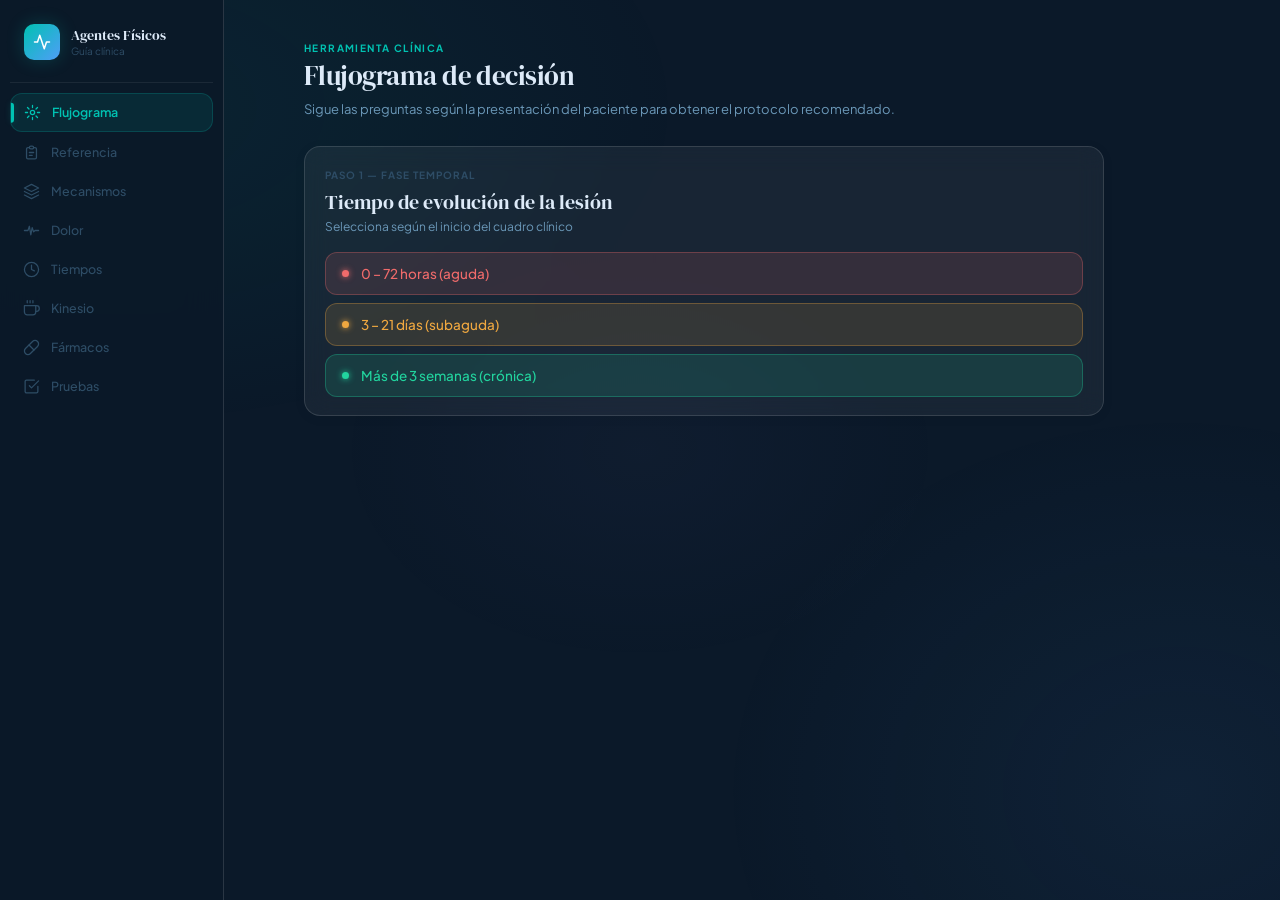
==== index.html @ c11c8726 "feat: actualizar cache-buster ?v=3 para forzar recarga de scripts modificados" ====
<!DOCTYPE html>
<html lang="es">
<head>
<meta charset="UTF-8">
<meta name="viewport" content="width=device-width, initial-scale=1.0, maximum-scale=1.0">
<meta name="apple-mobile-web-app-capable" content="yes">
<meta name="apple-mobile-web-app-status-bar-style" content="black-translucent">
<title>Agentes Físicos — Guía Clínica</title>
<style>
@import url('https://fonts.googleapis.com/css2?family=Plus+Jakarta+Sans:ital,wght@0,300;0,400;0,500;0,600;0,700;1,400&family=DM+Serif+Display:ital@0;1&display=swap');

/* ─── VARIABLES ──────────────────────────────────────────────── */
:root {
  --bg:       #0b1929;
  --bg2:      #0d1f36;
  --surface:  rgba(255,255,255,0.055);
  --surface2: rgba(255,255,255,0.085);
  --surface3: rgba(255,255,255,0.12);
  --glass:    rgba(13,31,54,0.65);
  --border:   rgba(255,255,255,0.07);
  --border2:  rgba(255,255,255,0.13);

  --text:  #ddeaf8;
  --text2: #6b98b8;
  --text3: #2e4d66;

  --accent:       #00c2b2;
  --accent2:      #4f9ef7;
  --accent-glow:  rgba(0,194,178,0.22);
  --accent2-glow: rgba(79,158,247,0.15);

  --red:    #f06b6b; --red-bg:    rgba(240,107,107,0.13); --red-border:    rgba(240,107,107,0.3);
  --amber:  #f0a840; --amber-bg:  rgba(240,168,64,0.13);  --amber-border:  rgba(240,168,64,0.3);
  --green:  #22d49e; --green-bg:  rgba(34,212,158,0.13);  --green-border:  rgba(34,212,158,0.3);
  --blue:   #4f9ef7; --blue-bg:   rgba(79,158,247,0.13);  --blue-border:   rgba(79,158,247,0.3);
  --purple: #a78bfa; --purple-bg: rgba(167,139,250,0.13); --purple-border: rgba(167,139,250,0.3);
  --teal:   #00c2b2; --teal-bg:   rgba(0,194,178,0.13);   --teal-border:   rgba(0,194,178,0.3);
  --coral:  #fb8c6a; --coral-bg:  rgba(251,140,106,0.13); --coral-border:  rgba(251,140,106,0.3);
  --pink:   #f472b6; --pink-bg:   rgba(244,114,182,0.13); --pink-border:   rgba(244,114,182,0.3);
  --gray:   #6b98b8; --gray-bg:   rgba(107,152,184,0.10); --gray-border:   rgba(107,152,184,0.22);
  --gold:   #c9920a; --gold-bg:   rgba(201,146,10,0.13);   --gold-border:   rgba(201,146,10,0.3);
  --indigo: #818cf8; --indigo-bg: rgba(129,140,248,0.13);  --indigo-border: rgba(129,140,248,0.3);
  --orange: #fb923c; --orange-bg: rgba(251,146,60,0.13);   --orange-border: rgba(251,146,60,0.3);
  --lime:   #84cc16; --lime-bg:   rgba(132,204,22,0.13);   --lime-border:   rgba(132,204,22,0.3);

  --sidebar-w: 224px;
  --radius-lg: 16px;
  --radius-md: 12px;
  --radius-sm: 8px;
}

/* ─── RESET ──────────────────────────────────────────────────── */
* { box-sizing: border-box; margin: 0; padding: 0; -webkit-tap-highlight-color: transparent; }

html, body {
  background: var(--bg);
  color: var(--text);
  font-family: 'Plus Jakarta Sans', sans-serif;
  font-size: 14.5px;
  min-height: 100vh;
  overscroll-behavior: none;
}

/* Fondo con orbs de color */
body::before {
  content: '';
  position: fixed; inset: 0;
  background:
    radial-gradient(ellipse 70% 55% at 8% 12%, rgba(0,194,178,0.065) 0%, transparent 65%),
    radial-gradient(ellipse 55% 65% at 92% 88%, rgba(79,158,247,0.065) 0%, transparent 65%),
    radial-gradient(ellipse 40% 40% at 50% 50%, rgba(167,139,250,0.03) 0%, transparent 60%);
  pointer-events: none;
  z-index: 0;
}

/* ─── HEADER (solo mobile) ───────────────────────────────────── */
.app-header {
  position: sticky; top: 0; z-index: 90;
  background: rgba(11,25,41,0.88);
  backdrop-filter: blur(18px);
  -webkit-backdrop-filter: blur(18px);
  border-bottom: 1px solid var(--border2);
  padding: 0 18px;
  display: flex; align-items: center; gap: 12px;
  height: 52px;
}
.header-icon {
  width: 30px; height: 30px;
  background: linear-gradient(135deg, var(--accent), var(--accent2));
  border-radius: var(--radius-sm);
  display: flex; align-items: center; justify-content: center;
  flex-shrink: 0;
  box-shadow: 0 0 14px var(--accent-glow);
}
.header-icon svg { width:16px; height:16px; stroke:#fff; fill:none; stroke-width:2.2; stroke-linecap:round; stroke-linejoin:round; }
.header-title { font-family: 'DM Serif Display', serif; font-size: 16px; color: var(--text); letter-spacing:-.01em; }
.header-sub { font-size: 10px; color: var(--text3); margin-top: 1px; }
.header-tabs { display: none; }

/* botón hamburguesa */
.menu-toggle {
  margin-left: auto;
  background: none; border: none; cursor: pointer;
  color: var(--text2); padding: 4px;
  display: flex; align-items: center; justify-content: center;
}
.menu-toggle svg { width: 22px; height: 22px; stroke: currentColor; fill: none; stroke-width: 2; stroke-linecap: round; }

/* overlay para cerrar sidebar en mobile */
.sidebar-overlay {
  display: none;
  position: fixed; inset: 0;
  background: rgba(0,0,0,0.5);
  z-index: 98;
  backdrop-filter: blur(2px);
  -webkit-backdrop-filter: blur(2px);
}

/* ─── LAYOUT PRINCIPAL ────────────────────────────────────────── */
.main {
  position: relative; z-index: 1;
  max-width: 720px; margin: 0 auto;
  padding: 28px 16px 32px;
}

/* ─── ANIMACIÓN DE PÁGINAS ────────────────────────────────────── */
.page { display: none; animation: fadeIn .22s ease; }
.page.active { display: block; }
@keyframes fadeIn { from { opacity:0; transform:translateY(7px); } to { opacity:1; transform:translateY(0); } }

/* ─── CABECERAS DE SECCIÓN ────────────────────────────────────── */
.section-eyebrow {
  font-size: 10px; font-weight: 700; letter-spacing: .14em;
  text-transform: uppercase; color: var(--accent); margin-bottom: 6px;
}
.section-title {
  font-family: 'DM Serif Display', serif;
  font-size: 27px; color: var(--text); margin-bottom: 8px;
  line-height: 1.15; letter-spacing: -.02em;
}
.section-sub {
  font-size: 13px; color: var(--text2); line-height: 1.65; margin-bottom: 26px;
}

/* ─── SIDEBAR BRAND ───────────────────────────────────────────── */
.sidebar-brand {
  display: flex; align-items: center; gap: 11px;
  padding: 0 14px 22px;
  margin-bottom: 8px;
  border-bottom: 1px solid var(--border);
}
.sidebar-logo {
  width: 36px; height: 36px;
  background: linear-gradient(135deg, var(--accent), var(--accent2));
  border-radius: 10px;
  display: flex; align-items: center; justify-content: center;
  flex-shrink: 0;
  box-shadow: 0 0 18px var(--accent-glow);
}
.sidebar-logo svg { width:18px; height:18px; stroke:#fff; fill:none; stroke-width:2; stroke-linecap:round; stroke-linejoin:round; }
.sidebar-app-name { font-family: 'DM Serif Display', serif; font-size: 14px; color: var(--text); line-height: 1.25; }
.sidebar-app-sub { font-size: 10px; color: var(--text3); margin-top: 1px; }

/* ─── SIDEBAR (todas las pantallas) ──────────────────────────── */
.bottom-nav {
  position: fixed;
  left: 0; top: 0; bottom: 0; right: auto;
  width: var(--sidebar-w);
  flex-direction: column;
  justify-content: flex-start;
  align-items: stretch;
  padding: 24px 10px 24px;
  border-top: none;
  border-right: 1px solid var(--border2);
  background: rgba(11,25,41,0.97);
  backdrop-filter: blur(20px);
  -webkit-backdrop-filter: blur(20px);
  overflow-y: auto; overflow-x: visible;
  gap: 2px;
  z-index: 99;
  display: flex;
  transition: transform .25s cubic-bezier(.4,0,.2,1);
}

/* mobile: sidebar oculto por defecto, se desliza */
@media (max-width: 768px) {
  .bottom-nav {
    transform: translateX(-100%);
    box-shadow: 4px 0 24px rgba(0,0,0,0.4);
  }
  .bottom-nav.open {
    transform: translateX(0);
  }
  .sidebar-overlay.open {
    display: block;
  }
  .main {
    margin-left: 0;
    padding: 20px 16px 32px;
  }
}

.bottom-nav::-webkit-scrollbar { display: none; }

.nav-item {
  display: flex;
  flex-direction: row; justify-content: flex-start;
  gap: 11px; padding: 10px 13px;
  border-radius: var(--radius-md);
  cursor: pointer;
  min-width: unset; flex: none; width: 100%;
  position: relative;
  transition: background .15s, color .15s;
}
.nav-item:hover { background: var(--surface2); }
.nav-item.active { background: rgba(0,194,178,0.1); border: 1px solid rgba(0,194,178,0.2); }
.nav-item.active .nav-icon { color: var(--accent); }
.nav-item.active .nav-label { color: var(--accent); font-weight: 600; }
.nav-item.active::after { display: none; }
.nav-item.active::before {
  content: '';
  position: absolute; left: 0; top: 50%; transform: translateY(-50%);
  width: 3px; height: 55%;
  background: var(--accent);
  border-radius: 0 3px 3px 0;
  box-shadow: 0 0 6px var(--accent-glow);
}
.nav-icon { color: var(--text3); line-height: 0; transition: color .15s; }
.nav-icon svg { width: 17px; height: 17px; stroke: currentColor; fill: none; stroke-width: 1.8; stroke-linecap: round; stroke-linejoin: round; }
.nav-label { font-size: 12.5px; font-weight: 500; color: var(--text3); transition: color .15s; letter-spacing: 0; }

/* ─── DESKTOP: sidebar siempre visible ───────────────────────── */
@media (min-width: 769px) {
  .app-header { display: none; }
  .sidebar-brand { display: flex; }

  .main {
    margin-left: var(--sidebar-w);
    max-width: 960px;
    width: calc(100% - var(--sidebar-w));
    padding: 38px 52px 60px;
  }
}
@media (min-width: 1200px) {
  .main { padding: 42px 80px 60px; }
}

/* ─── FLUJOGRAMA ──────────────────────────────────────────────── */
.question-card {
  background: var(--surface);
  backdrop-filter: blur(12px); -webkit-backdrop-filter: blur(12px);
  border: 1px solid var(--border2);
  border-radius: var(--radius-lg);
  padding: 22px 20px 18px;
  margin-bottom: 14px;
  box-shadow: 0 2px 12px rgba(0,0,0,0.06);
}
.q-step { font-size: 10px; font-weight: 700; letter-spacing: .1em; text-transform: uppercase; color: var(--text3); margin-bottom: 8px; }
.q-title { font-family: 'DM Serif Display', serif; font-size: 20px; color: var(--text); margin-bottom: 4px; line-height: 1.3; }
.q-hint { font-size: 12px; color: var(--text2); margin-bottom: 18px; }
.opt-grid { display: flex; flex-direction: column; gap: 8px; }
.opt-btn {
  display: flex; align-items: center; gap: 12px;
  padding: 12px 16px; border-radius: var(--radius-md);
  border: 1px solid; cursor: pointer; text-align: left;
  font-family: 'Plus Jakarta Sans', sans-serif; font-size: 13.5px; font-weight: 500;
  transition: transform .12s, opacity .12s, box-shadow .12s;
  width: 100%;
}
.opt-btn:hover { transform: translateX(3px); }
.opt-btn:active { transform: scale(.98); opacity: .85; }
.opt-dot { width: 7px; height: 7px; border-radius: 50%; flex-shrink: 0; }

.opt-red    { background: var(--red-bg);    border-color: var(--red-border);    color: var(--red); }
.opt-red .opt-dot    { background: var(--red); box-shadow: 0 0 6px var(--red); }
.opt-amber  { background: var(--amber-bg);  border-color: var(--amber-border);  color: var(--amber); }
.opt-amber .opt-dot  { background: var(--amber); box-shadow: 0 0 6px var(--amber); }
.opt-green  { background: var(--green-bg);  border-color: var(--green-border);  color: var(--green); }
.opt-green .opt-dot  { background: var(--green); box-shadow: 0 0 6px var(--green); }
.opt-blue   { background: var(--blue-bg);   border-color: var(--blue-border);   color: var(--blue); }
.opt-blue .opt-dot   { background: var(--blue); box-shadow: 0 0 6px var(--blue); }
.opt-purple { background: var(--purple-bg); border-color: var(--purple-border); color: var(--purple); }
.opt-purple .opt-dot { background: var(--purple); box-shadow: 0 0 6px var(--purple); }
.opt-gray   { background: var(--gray-bg);   border-color: var(--gray-border);   color: var(--text2); }
.opt-gray .opt-dot   { background: var(--gray); }

/* breadcrumb */
.breadcrumb { display: flex; flex-wrap: wrap; gap: 4px; align-items: center; margin-bottom: 14px; }
.bc-item { font-size: 11px; color: var(--text3); }
.bc-sep { font-size: 10px; color: var(--text3); margin: 0 2px; }
.bc-current { font-size: 11px; color: var(--text2); font-weight: 600; }

/* resultado — fase pill */
.phase-pill {
  display: inline-flex; align-items: center; gap: 7px;
  padding: 5px 13px; border-radius: 20px; font-size: 12px; font-weight: 600;
  margin-bottom: 18px; border: 1px solid; letter-spacing: .01em;
}
.phase-dot { width: 6px; height: 6px; border-radius: 50%; }
.pill-red    { background: var(--red-bg);    border-color: var(--red-border);    color: var(--red); }
.pill-red .phase-dot    { background: var(--red); box-shadow: 0 0 5px var(--red); }
.pill-amber  { background: var(--amber-bg);  border-color: var(--amber-border);  color: var(--amber); }
.pill-amber .phase-dot  { background: var(--amber); box-shadow: 0 0 5px var(--amber); }
.pill-green  { background: var(--green-bg);  border-color: var(--green-border);  color: var(--green); }
.pill-green .phase-dot  { background: var(--green); box-shadow: 0 0 5px var(--green); }
.pill-blue   { background: var(--blue-bg);   border-color: var(--blue-border);   color: var(--blue); }
.pill-blue .phase-dot   { background: var(--blue); box-shadow: 0 0 5px var(--blue); }

.result-label { font-size: 10px; font-weight: 700; letter-spacing: .1em; text-transform: uppercase; color: var(--text3); margin-bottom: 12px; }

.agents-grid { display: grid; grid-template-columns: 1fr 1fr; gap: 10px; margin-bottom: 16px; }
@media (max-width: 520px) { .agents-grid { grid-template-columns: 1fr; } }

.agent-card {
  border-radius: var(--radius-md); padding: 14px; border: 1px solid;
  cursor: pointer;
  transition: transform .12s, box-shadow .12s;
  backdrop-filter: blur(8px); -webkit-backdrop-filter: blur(8px);
}
.agent-card:hover { transform: translateY(-2px); }
.agent-card:active { transform: scale(.97); }
.ac-name { font-size: 12.5px; font-weight: 600; margin-bottom: 6px; line-height: 1.35; }
.ac-params { font-size: 10.5px; line-height: 1.65; opacity: .85; }
.ac-effect { display: inline-block; font-size: 10.5px; font-weight: 600; margin-top: 8px; padding: 3px 9px; border-radius: 6px; }

.c-red    { background: var(--red-bg);    border-color: var(--red-border);    color: var(--red); }
.c-red .ac-effect    { background: rgba(240,107,107,0.2); color: #ffaaaa; }
.c-amber  { background: var(--amber-bg);  border-color: var(--amber-border);  color: var(--amber); }
.c-amber .ac-effect  { background: rgba(240,168,64,0.2);  color: #ffe0a0; }
.c-blue   { background: var(--blue-bg);   border-color: var(--blue-border);   color: var(--blue); }
.c-blue .ac-effect   { background: rgba(79,158,247,0.2);  color: #a0d0ff; }
.c-green  { background: var(--green-bg);  border-color: var(--green-border);  color: var(--green); }
.c-green .ac-effect  { background: rgba(34,212,158,0.2);  color: #90f0b0; }
.c-purple { background: var(--purple-bg); border-color: var(--purple-border); color: var(--purple); }
.c-purple .ac-effect { background: rgba(167,139,250,0.2); color: #d0bbff; }
.c-teal   { background: var(--teal-bg);   border-color: var(--teal-border);   color: var(--teal); }
.c-teal .ac-effect   { background: rgba(0,194,178,0.2);   color: #80f0ec; }
.c-coral  { background: var(--coral-bg);  border-color: var(--coral-border);  color: var(--coral); }
.c-coral .ac-effect  { background: rgba(251,140,106,0.2); color: #ffb898; }
.c-pink   { background: var(--pink-bg);   border-color: var(--pink-border);   color: var(--pink); }
.c-pink .ac-effect   { background: rgba(244,114,182,0.2); color: #ffa0c4; }
.c-gray   { background: var(--gray-bg);   border-color: var(--gray-border);   color: var(--text2); }
.c-gray .ac-effect   { background: rgba(107,152,184,0.15); color: var(--text); }
.c-gold   { background: var(--gold-bg);   border-color: var(--gold-border);   color: var(--gold); }
.c-gold .ac-effect   { background: rgba(201,146,10,0.2);   color: #ffe0a0; }
.c-indigo { background: var(--indigo-bg); border-color: var(--indigo-border); color: var(--indigo); }
.c-indigo .ac-effect { background: rgba(129,140,248,0.2);  color: #c4c9ff; }
.c-orange { background: var(--orange-bg); border-color: var(--orange-border); color: var(--orange); }
.c-orange .ac-effect { background: rgba(251,146,60,0.2);   color: #ffd0a0; }
.c-lime   { background: var(--lime-bg);   border-color: var(--lime-border);   color: var(--lime); }
.c-lime .ac-effect   { background: rgba(132,204,22,0.2);   color: #d0f090; }

.note-box {
  background: var(--surface2);
  backdrop-filter: blur(8px); -webkit-backdrop-filter: blur(8px);
  border-radius: var(--radius-md);
  border-left: 3px solid var(--accent2);
  padding: 12px 14px; font-size: 12px; color: var(--text2); line-height: 1.65;
  margin-bottom: 16px;
}
.note-box strong { color: var(--text); font-weight: 600; }

.restart-btn {
  display: flex; align-items: center; justify-content: center; gap: 8px;
  width: 100%; padding: 12px; border-radius: var(--radius-md);
  background: var(--surface); border: 1px solid var(--border2);
  color: var(--text2); font-family: 'Plus Jakarta Sans', sans-serif;
  font-size: 13.5px; font-weight: 500; cursor: pointer; transition: background .15s, border-color .15s;
  backdrop-filter: blur(8px); -webkit-backdrop-filter: blur(8px);
}
.restart-btn:hover { background: var(--surface2); border-color: var(--accent); color: var(--text); }

/* ─── REFERENCIA ──────────────────────────────────────────────── */
.ref-tabs { display: flex; gap: 6px; flex-wrap: wrap; margin-bottom: 20px; }
.ref-tab {
  padding: 6px 14px; border-radius: 20px; font-size: 11.5px; font-weight: 500;
  cursor: pointer; border: 1px solid var(--border2); color: var(--text2);
  background: transparent; transition: all .15s; white-space: nowrap;
}
.ref-tab:hover { border-color: var(--accent); color: var(--text); }
.ref-tab.active {
  background: rgba(0,194,178,0.12); border-color: var(--teal-border);
  color: var(--accent); font-weight: 600;
  box-shadow: 0 0 10px rgba(0,194,178,0.12);
}

.ref-panel { display: none; }
.ref-panel.active { display: block; animation: fadeIn .2s ease; }

.ref-agent-header {
  display: flex; align-items: flex-start; gap: 14px;
  background: var(--surface); border: 1px solid var(--border2);
  backdrop-filter: blur(12px); -webkit-backdrop-filter: blur(12px);
  border-radius: var(--radius-lg); padding: 16px 18px; margin-bottom: 16px;
}
.agent-icon { width: 44px; height: 44px; border-radius: 11px; display: flex; align-items: center; justify-content: center; flex-shrink: 0; font-size: 22px; }
.ref-agent-name { font-family: 'DM Serif Display', serif; font-size: 18px; color: var(--text); margin-bottom: 3px; }
.ref-agent-sub { font-size: 11.5px; color: var(--text2); }
.ref-agent-tags { display: flex; flex-wrap: wrap; gap: 5px; margin-top: 9px; }
.tag { font-size: 10.5px; font-weight: 500; padding: 3px 10px; border-radius: 10px; border: 1px solid; }

.param-table { width: 100%; border-collapse: collapse; margin-bottom: 14px; }
.param-table thead tr { border-bottom: 1px solid var(--border2); }
.param-table th { font-size: 10px; font-weight: 700; text-transform: uppercase; letter-spacing: .07em; color: var(--text3); padding: 8px 10px; text-align: left; }
.param-table td { padding: 10px; border-bottom: 1px solid var(--border); font-size: 11.5px; color: var(--text2); vertical-align: top; line-height: 1.55; }
.param-table tr:last-child td { border-bottom: none; }
.param-table tr:hover td { background: var(--surface2); }
.param-table .mode-badge { font-size: 10.5px; font-weight: 600; padding: 3px 9px; border-radius: 6px; white-space: nowrap; display: inline-block; }
.param-val { font-weight: 600; color: var(--text); }
.param-effect { font-weight: 600; color: var(--accent); }

.contra-box {
  background: rgba(240,107,107,0.08); border: 1px solid var(--red-border);
  border-radius: var(--radius-md); padding: 12px 14px; font-size: 12px;
  color: var(--red); line-height: 1.6; margin-top: 4px;
}
.contra-title { font-weight: 700; margin-bottom: 5px; font-size: 10px; text-transform: uppercase; letter-spacing: .08em; }

/* ─── MECANISMOS ──────────────────────────────────────────────── */
.mech-card {
  background: var(--surface);
  backdrop-filter: blur(12px); -webkit-backdrop-filter: blur(12px);
  border: 1px solid var(--border2);
  border-radius: var(--radius-lg); padding: 18px; margin-bottom: 12px;
  transition: border-color .2s;
  box-shadow: 0 2px 10px rgba(0,0,0,0.05);
}
.mech-card:hover { border-color: rgba(0,153,168,0.25); }
.mech-header { display: flex; align-items: center; gap: 12px; margin-bottom: 12px; }
.mech-num {
  width: 30px; height: 30px; border-radius: 50%;
  display: flex; align-items: center; justify-content: center;
  font-size: 13px; font-weight: 700; flex-shrink: 0;
}
.mech-name { font-family: 'DM Serif Display', serif; font-size: 16px; color: var(--text); }
.mech-body { font-size: 12.5px; color: var(--text2); line-height: 1.75; }
.mech-highlight {
  display: inline; background: rgba(79,158,247,0.14); color: var(--blue);
  padding: 1px 6px; border-radius: 4px; font-weight: 600;
}

/* ─── TIEMPOS ─────────────────────────────────────────────────── */
.tissue-tabs { display: flex; gap: 6px; flex-wrap: wrap; margin-bottom: 20px; }
.tissue-tab {
  padding: 6px 14px; border-radius: 20px; font-size: 11.5px; font-weight: 500;
  cursor: pointer; border: 1px solid var(--border2); color: var(--text2);
  background: transparent; transition: all .15s; white-space: nowrap;
}
.tissue-tab:hover { border-color: var(--border2); color: var(--text); }
.tissue-tab.active {
  background: var(--surface2); border-color: var(--border2);
  color: var(--text); font-weight: 600;
}
.tissue-panel { display: none; }
.tissue-panel.active { display: block; animation: fadeIn .2s ease; }

.tissue-header {
  display: flex; align-items: flex-start; gap: 14px;
  background: var(--surface); border: 1px solid var(--border2);
  backdrop-filter: blur(12px); -webkit-backdrop-filter: blur(12px);
  border-radius: var(--radius-lg); padding: 16px 18px; margin-bottom: 16px;
}
.tissue-icon { width: 46px; height: 46px; border-radius: 12px; display: flex; align-items: center; justify-content: center; font-size: 23px; flex-shrink: 0; }
.tissue-name { font-family: 'DM Serif Display', serif; font-size: 18px; color: var(--text); margin-bottom: 4px; }
.tissue-desc { font-size: 12px; color: var(--text2); line-height: 1.65; }
.tissue-timing { display: flex; flex-wrap: wrap; gap: 6px; margin-top: 10px; }
.timing-pill { font-size: 10.5px; font-weight: 600; padding: 3px 11px; border-radius: 10px; border: 1px solid; }

.timeline-bar {
  display: flex; border-radius: 10px; overflow: hidden;
  height: 7px; margin-bottom: 18px; gap: 2px;
}
.tbar-seg { height: 100%; border-radius: 4px; flex-shrink: 0; }

.phase-block {
  background: var(--surface); border: 1px solid var(--border2);
  backdrop-filter: blur(10px); -webkit-backdrop-filter: blur(10px);
  border-radius: var(--radius-lg); padding: 16px 18px; margin-bottom: 10px;
  border-left: 3px solid; transition: border-color .2s;
}
.phase-block-header { display: flex; align-items: flex-start; justify-content: space-between; gap: 10px; margin-bottom: 10px; }
.phase-block-title { font-family: 'DM Serif Display', serif; font-size: 15px; color: var(--text); }
.phase-block-time { font-size: 10.5px; font-weight: 700; padding: 3px 10px; border-radius: 10px; border: 1px solid; white-space: nowrap; flex-shrink: 0; }
.phase-block-body { font-size: 12px; color: var(--text2); line-height: 1.75; }
.phase-block-body ul { padding-left: 16px; margin-top: 6px; }
.phase-block-body li { margin-bottom: 4px; }
.phase-block-agents { margin-top: 10px; padding-top: 10px; border-top: 1px solid var(--border); }
.phase-agents-label { font-size: 9.5px; font-weight: 700; text-transform: uppercase; letter-spacing: .08em; color: var(--text3); margin-bottom: 7px; }
.phase-agent-tags { display: flex; flex-wrap: wrap; gap: 5px; }
.pat { font-size: 10.5px; padding: 3px 10px; border-radius: 8px; border: 1px solid; font-weight: 500; }

.tissue-note {
  background: var(--surface2);
  backdrop-filter: blur(8px); -webkit-backdrop-filter: blur(8px);
  border-radius: 0 var(--radius-md) var(--radius-md) 0;
  padding: 12px 14px; font-size: 12px; color: var(--text2); line-height: 1.65;
  margin-top: 6px; border-left: 3px solid var(--accent2);
}
.tissue-note strong { color: var(--text); }

/* ─── KINESIOTERAPIA ──────────────────────────────────────────── */
.kp-cat-tabs { display: flex; gap: 6px; flex-wrap: wrap; margin-bottom: 20px; }
.kp-cat-tab {
  padding: 6px 14px; border-radius: 20px; font-size: 11.5px; font-weight: 500;
  cursor: pointer; border: 1px solid var(--border2); color: var(--text2);
  background: transparent; transition: all .15s; white-space: nowrap;
}
.kp-cat-tab:hover { border-color: var(--green-border); color: var(--green); }
.kp-cat-tab.active {
  background: var(--green-bg); border-color: var(--green-border);
  color: var(--green); font-weight: 600;
  box-shadow: 0 0 10px rgba(34,212,158,0.12);
}
.kp-cat-panel { display: none; }
.kp-cat-panel.active { display: block; animation: fadeIn .2s ease; }

.kt-card {
  background: var(--surface); border: 1px solid var(--border2);
  backdrop-filter: blur(12px); -webkit-backdrop-filter: blur(12px);
  border-radius: var(--radius-lg); margin-bottom: 12px; overflow: hidden;
  transition: border-color .2s;
  box-shadow: 0 2px 10px rgba(0,0,0,0.05);
}
.kt-card:hover { border-color: rgba(0,0,0,0.15); }
.kt-card-header { display: flex; align-items: center; gap: 12px; padding: 15px 18px; cursor: pointer; user-select: none; }
.kt-card-header:hover { background: var(--surface2); }
.kt-badge { width: 38px; height: 38px; border-radius: 10px; display: flex; align-items: center; justify-content: center; font-size: 18px; flex-shrink: 0; }
.kt-card-title { font-family: 'DM Serif Display', serif; font-size: 16px; color: var(--text); margin-bottom: 2px; }
.kt-card-sub { font-size: 11.5px; color: var(--text2); }
.kt-chevron { margin-left: auto; font-size: 11px; color: var(--text3); transition: transform .2s; flex-shrink: 0; }
.kt-card-body { display: none; border-top: 1px solid var(--border); padding: 16px 18px 18px; }
.kt-card-body.open { display: block; animation: fadeIn .15s ease; }

.kt-desc { font-size: 12.5px; color: var(--text2); line-height: 1.75; margin-bottom: 14px; }
.kt-phases { display: flex; flex-direction: column; gap: 10px; margin-bottom: 14px; }
.kt-phase { border-radius: var(--radius-md); padding: 12px 14px; border: 1px solid; }
.kt-phase-row { display: flex; align-items: flex-start; justify-content: space-between; gap: 8px; margin-bottom: 6px; }
.kt-phase-name { font-size: 12px; font-weight: 600; color: inherit; }
.kt-phase-pill { font-size: 10px; font-weight: 600; padding: 2px 8px; border-radius: 8px; white-space: nowrap; flex-shrink: 0; }
.kt-phase-detail { font-size: 11px; line-height: 1.65; opacity: .85; }
.kt-phase-params { display: flex; flex-wrap: wrap; gap: 4px; margin-top: 7px; }
.kt-param { font-size: 10px; font-weight: 600; padding: 2px 8px; border-radius: 6px; background: rgba(255,255,255,0.07); color: var(--text2); border: 1px solid var(--border2); }

.kt-ref { display: flex; align-items: flex-start; gap: 7px; margin-top: 10px; background: rgba(79,158,247,0.07); border: 1px solid rgba(79,158,247,0.2); border-radius: var(--radius-sm); padding: 8px 10px; }
.kt-ref-icon { font-size: 12px; color: var(--accent2); flex-shrink: 0; margin-top: 1px; }
.kt-ref-text { font-size: 10px; color: var(--text2); line-height: 1.55; }
.kt-ref-text strong { color: var(--accent2); font-weight: 600; }

.kp-phase-red    { background: var(--red-bg);    border-color: var(--red-border);    color: var(--red); }
.kp-phase-amber  { background: var(--amber-bg);  border-color: var(--amber-border);  color: var(--amber); }
.kp-phase-green  { background: var(--green-bg);  border-color: var(--green-border);  color: var(--green); }
.kp-pill-red     { background: rgba(240,107,107,0.2); color: #ffaaaa; }
.kp-pill-amber   { background: rgba(240,168,64,0.2);  color: #ffe0a0; }
.kp-pill-green   { background: rgba(34,212,158,0.2);  color: #90f0b0; }

/* Kinesioterapia en resultado */
.kinesio-section { margin-top: 16px; }
.kinesio-header { display: flex; align-items: center; gap: 8px; margin-bottom: 10px; }
.kinesio-icon {
  width: 26px; height: 26px; border-radius: var(--radius-sm);
  background: var(--green-bg); border: 1px solid var(--green-border);
  display: flex; align-items: center; justify-content: center; flex-shrink: 0;
}
.kinesio-icon svg { width:13px; height:13px; stroke:var(--green); fill:none; stroke-width:2; stroke-linecap:round; stroke-linejoin:round; }
.kinesio-label { font-size: 10px; font-weight: 700; text-transform: uppercase; letter-spacing: .1em; color: var(--green); }

.kinesio-tabs { display: flex; gap: 5px; flex-wrap: wrap; margin-bottom: 10px; }
.ktab {
  padding: 5px 11px; border-radius: 16px; font-size: 11px; font-weight: 500;
  cursor: pointer; border: 1px solid var(--border2); color: var(--text3);
  background: transparent; transition: all .12s; white-space: nowrap;
}
.ktab.active { background: var(--green-bg); border-color: var(--green-border); color: var(--green); }
.kinesio-panel { display: none; }
.kinesio-panel.open { display: block; animation: fadeIn .15s ease; }

.kprog-row { display: flex; gap: 8px; margin-bottom: 8px; align-items: flex-start; }
.kprog-week {
  flex-shrink: 0; font-size: 9.5px; font-weight: 700; padding: 3px 7px;
  border-radius: var(--radius-sm); background: var(--surface3); color: var(--text3);
  border: 1px solid var(--border); white-space: nowrap; margin-top: 1px;
}
.kprog-body { flex: 1; }
.kprog-title { font-size: 12px; font-weight: 600; color: var(--text); margin-bottom: 2px; }
.kprog-detail { font-size: 11px; color: var(--text2); line-height: 1.65; }
.kprog-params { display: flex; flex-wrap: wrap; gap: 4px; margin-top: 5px; }
.kp-tag { font-size: 10px; font-weight: 600; padding: 2px 7px; border-radius: 6px; background: var(--surface3); color: var(--text2); border: 1px solid var(--border2); }
.kprog-divider { height: 1px; background: var(--border); margin: 6px 0; }

.k-contra { background: rgba(240,107,107,0.07); border: 1px solid var(--red-border); border-radius: var(--radius-sm); padding: 8px 12px; font-size: 11px; color: var(--red); line-height: 1.55; margin-top: 8px; }
.k-contra strong { color: #ffaaaa; }

.kref-box { display: flex; align-items: flex-start; gap: 7px; margin-top: 7px; background: rgba(79,158,247,0.07); border: 1px solid rgba(79,158,247,0.2); border-radius: var(--radius-sm); padding: 7px 10px; }
.kref-icon { font-size: 12px; flex-shrink: 0; margin-top: 1px; color: var(--accent2); }
.kref-text { font-size: 10px; color: var(--text2); line-height: 1.55; }
.kref-text strong { color: var(--accent2); font-weight: 600; }

/* ─── FARMACOLOGÍA ────────────────────────────────────────────── */
.pharma-cat-tabs { display: flex; gap: 6px; flex-wrap: wrap; margin-bottom: 20px; }
.pharma-cat-tab {
  padding: 6px 14px; border-radius: 20px; font-size: 11.5px; font-weight: 500;
  cursor: pointer; border: 1px solid var(--border2); color: var(--text2);
  background: transparent; transition: all .15s; white-space: nowrap;
}
.pharma-cat-tab:hover { color: var(--text); border-color: var(--border2); }
.pharma-cat-tab.active {
  background: var(--surface2); border-color: var(--border2);
  color: var(--text); font-weight: 600;
}
.pharma-cat-panel { display: none; }
.pharma-cat-panel.active { display: block; animation: fadeIn .2s ease; }

.drug-card {
  background: var(--surface); border: 1px solid var(--border2);
  backdrop-filter: blur(12px); -webkit-backdrop-filter: blur(12px);
  border-radius: var(--radius-lg); margin-bottom: 10px; overflow: hidden;
  transition: border-color .2s;
  box-shadow: 0 2px 10px rgba(0,0,0,0.05);
}
.drug-card:hover { border-color: rgba(0,0,0,0.15); }
.drug-card-header { display: flex; align-items: flex-start; gap: 12px; padding: 14px 16px; cursor: pointer; user-select: none; }
.drug-card-header:hover { background: var(--surface2); }
.drug-badge { width: 38px; height: 38px; border-radius: 10px; display: flex; align-items: center; justify-content: center; font-size: 18px; flex-shrink: 0; margin-top: 2px; }
.drug-name { font-family: 'DM Serif Display', serif; font-size: 15px; color: var(--text); margin-bottom: 2px; }
.drug-generic { font-size: 10.5px; color: var(--text3); line-height: 1.4; margin-bottom: 5px; }
.drug-phase-pills { display: flex; gap: 4px; flex-wrap: wrap; }
.drug-phase-pill { font-size: 10px; font-weight: 600; padding: 2px 8px; border-radius: 8px; border: 1px solid; }
.drug-chevron { margin-left: auto; font-size: 11px; color: var(--text3); transition: transform .2s; flex-shrink: 0; margin-top: 4px; }
.drug-card-body { display: none; border-top: 1px solid var(--border); padding: 14px 16px 16px; }
.drug-card-body.open { display: block; animation: fadeIn .15s ease; }
.drug-duration { display: inline-block; font-size: 11px; font-weight: 600; padding: 4px 11px; border-radius: 8px; margin-bottom: 12px; line-height: 1.4; }
.drug-mech {
  font-size: 12px; color: var(--text2); line-height: 1.75; margin-bottom: 12px;
  padding: 10px 13px; background: var(--surface2); border-radius: var(--radius-sm);
  border-left: 3px solid var(--border2);
}
.drug-mech strong { color: var(--text); }
.drug-dose-table { width: 100%; border-collapse: collapse; margin-bottom: 12px; }
.drug-dose-table thead tr { border-bottom: 1px solid var(--border2); }
.drug-dose-table th { font-size: 9.5px; font-weight: 700; text-transform: uppercase; letter-spacing: .07em; color: var(--text3); padding: 6px 8px; text-align: left; }
.drug-dose-table td { padding: 8px; border-bottom: 1px solid var(--border); font-size: 11px; color: var(--text2); vertical-align: top; line-height: 1.55; }
.drug-dose-table tr:last-child td { border-bottom: none; }
.drug-dose-table .dose-val { font-weight: 600; color: var(--text); }
.drug-interaction { background: rgba(79,158,247,0.07); border: 1px solid rgba(79,158,247,0.22); border-radius: var(--radius-sm); padding: 10px 12px; margin-bottom: 10px; }
.drug-interaction-title { font-size: 9.5px; font-weight: 700; text-transform: uppercase; letter-spacing: .08em; color: var(--accent2); margin-bottom: 5px; }
.drug-interaction-body { font-size: 11px; color: var(--text2); line-height: 1.65; }
.drug-interaction-body strong { color: var(--text); }
.drug-contra { background: rgba(240,107,107,0.07); border: 1px solid var(--red-border); border-radius: var(--radius-sm); padding: 10px 12px; margin-bottom: 10px; }
.drug-contra-title { font-size: 9.5px; font-weight: 700; text-transform: uppercase; letter-spacing: .08em; color: var(--red); margin-bottom: 4px; }
.drug-contra-body { font-size: 11px; color: var(--red); line-height: 1.65; opacity: .9; }
.drug-note {
  background: var(--surface2);
  border-left: 3px solid var(--accent);
  border-radius: 0 var(--radius-sm) var(--radius-sm) 0;
  padding: 10px 12px; font-size: 11px; color: var(--text2); line-height: 1.65;
}
.drug-note strong { color: var(--text); }

/* ─── PRUEBAS FUNCIONALES ─────────────────────────────────────── */
.prueba-seg-btn {
  display: flex; align-items: center; gap: 7px;
  padding: 7px 14px; border-radius: 20px; font-size: 11.5px; font-weight: 500;
  cursor: pointer; border: 1px solid var(--border2); color: var(--text2);
  background: transparent; transition: all .15s; white-space: nowrap;
  font-family: 'Plus Jakarta Sans', sans-serif;
}
.prueba-seg-btn:hover { border-color: var(--accent); color: var(--text); }
.prueba-seg-btn.active {
  background: rgba(0,194,178,0.12); border-color: var(--teal-border);
  color: var(--accent); font-weight: 600;
  box-shadow: 0 0 10px rgba(0,194,178,0.12);
}

/* ─── MODAL ───────────────────────────────────────────────────── */
.modal-overlay {
  position: fixed; inset: 0;
  background: rgba(0,0,0,0.65);
  backdrop-filter: blur(4px); -webkit-backdrop-filter: blur(4px);
  display: flex; align-items: flex-end; justify-content: center;
  z-index: 200; opacity: 0; pointer-events: none; transition: opacity .2s;
}
.modal-overlay.open { opacity: 1; pointer-events: all; }
.modal {
  background: var(--bg2);
  border: 1px solid var(--border2);
  border-radius: 22px 22px 0 0;
  width: 100%; max-width: 720px; max-height: 82vh; overflow-y: auto;
  padding: 20px 20px max(20px, env(safe-area-inset-bottom));
  transform: translateY(100%); transition: transform .28s cubic-bezier(.4,0,.2,1);
}
.modal-overlay.open .modal { transform: translateY(0); }
.modal-handle { width: 36px; height: 4px; background: var(--border2); border-radius: 2px; margin: 0 auto 18px; }
.modal-title { font-family: 'DM Serif Display', serif; font-size: 19px; margin-bottom: 4px; color: var(--text); }
.modal-sub { font-size: 12px; color: var(--text2); margin-bottom: 14px; }
.modal-params {
  font-size: 12px; color: var(--text2); background: var(--surface2);
  border-radius: var(--radius-md); padding: 12px 14px; line-height: 1.7; margin-bottom: 12px;
}
.modal-effect { font-size: 13px; font-weight: 500; margin-bottom: 12px; color: var(--text); }
.modal-close {
  width: 100%; padding: 12px; border-radius: var(--radius-md);
  background: var(--surface2); border: 1px solid var(--border2);
  color: var(--text2); font-family: 'Plus Jakarta Sans', sans-serif;
  font-size: 13.5px; cursor: pointer; transition: background .15s, border-color .15s;
  margin-top: 4px;
}
.modal-close:hover { background: var(--surface3); border-color: var(--accent); color: var(--text); }

/* ─── VÍAS DEL DOLOR ─────────────────────────────────────────── */
.dolor-pathway {
  display: flex; align-items: flex-start; overflow-x: auto;
  -webkit-overflow-scrolling: touch; scrollbar-width: none;
  padding-bottom: 10px; margin-bottom: 24px; gap: 0;
}
.dolor-pathway::-webkit-scrollbar { display: none; }
.dolor-pathway-node {
  display: flex; flex-direction: column; align-items: center;
  gap: 6px; min-width: 64px; flex: 1;
}
.dolor-pathway-dot {
  width: 10px; height: 10px; border-radius: 50%; flex-shrink: 0; margin-top: 1px;
}
.dolor-pathway-label {
  font-size: 9px; text-align: center; color: var(--text3);
  line-height: 1.35; padding: 0 2px; white-space: pre-line;
}
.dolor-pathway-line {
  height: 2px; flex: 1; background: var(--border2);
  min-width: 12px; margin-top: 6px; flex-shrink: 0;
}
.nivel-card {
  background: var(--surface); backdrop-filter: blur(12px);
  -webkit-backdrop-filter: blur(12px); border: 1px solid var(--border2);
  border-radius: var(--radius-lg); margin-bottom: 12px;
  overflow: hidden; transition: border-color .2s;
  box-shadow: 0 2px 10px rgba(0,0,0,0.05);
}
.nivel-card-header {
  display: flex; align-items: center; gap: 12px;
  padding: 16px 18px; cursor: pointer; user-select: none;
}
.nivel-card-header:hover { background: var(--surface2); }
.nivel-num {
  width: 32px; height: 32px; border-radius: 50%;
  display: flex; align-items: center; justify-content: center;
  font-size: 13px; font-weight: 700; flex-shrink: 0;
}
.nivel-title {
  font-family: 'DM Serif Display', serif; font-size: 17px;
  color: var(--text); flex: 1;
}
.nivel-chevron { font-size: 11px; color: var(--text3); transition: transform .2s; flex-shrink: 0; }
.nivel-card-body { display: none; border-top: 1px solid var(--border); padding: 18px 18px 20px; }
.nivel-card-body.open { display: block; animation: fadeIn .15s ease; }
.mec-box {
  background: var(--surface2); border: 1px solid var(--border2);
  border-radius: var(--radius-md); padding: 14px 16px; margin-bottom: 12px;
}
.mec-box-title {
  font-family: 'DM Serif Display', serif; font-size: 15px;
  color: var(--text); margin-bottom: 8px;
}
.mec-box-body { font-size: 12px; color: var(--text2); line-height: 1.75; }
.centro-card {
  background: var(--surface2); border: 1px solid var(--border2);
  border-radius: var(--radius-md); padding: 14px 16px; margin-bottom: 10px;
}
.centro-header { display: flex; align-items: center; gap: 10px; margin-bottom: 8px; }
.centro-num {
  width: 26px; height: 26px; border-radius: 50%;
  display: flex; align-items: center; justify-content: center;
  font-size: 11px; font-weight: 700; flex-shrink: 0;
}
.centro-name { font-family: 'DM Serif Display', serif; font-size: 14px; color: var(--text); }
.centro-body { font-size: 12px; color: var(--text2); line-height: 1.75; }

/* ─── TABLE SCROLL WRAPPER ────────────────────────────────────── */
.table-wrap {
  overflow-x: auto;
  -webkit-overflow-scrolling: touch;
  margin-bottom: 14px;
  border-radius: var(--radius-md);
}
.table-wrap .param-table,
.table-wrap .drug-dose-table { margin-bottom: 0; }

/* ─── TABS HORIZONTALES EN MÓVIL ──────────────────────────────── */
@media (max-width: 600px) {
  .ref-tabs, .tissue-tabs, .kp-cat-tabs, .pharma-cat-tabs, .kinesio-tabs {
    flex-wrap: nowrap;
    overflow-x: auto;
    -webkit-overflow-scrolling: touch;
    scrollbar-width: none;
    padding-bottom: 4px;
  }
  .ref-tabs::-webkit-scrollbar, .tissue-tabs::-webkit-scrollbar,
  .kp-cat-tabs::-webkit-scrollbar, .pharma-cat-tabs::-webkit-scrollbar,
  .kinesio-tabs::-webkit-scrollbar { display: none; }

  .section-title { font-size: 22px; }
  .section-sub { font-size: 12px; }

  /* Evita zoom automático en iOS al enfocar inputs */
  input, select, textarea { font-size: 16px !important; }
}

/* ─── MODAL CENTRADO EN DESKTOP ───────────────────────────────── */
@media (min-width: 769px) {
  .modal-overlay { align-items: center; }
  .modal {
    border-radius: var(--radius-lg);
    transform: translateY(20px) scale(0.97);
  }
  .modal-overlay.open .modal { transform: translateY(0) scale(1); }
}
</style>
</head>
<body>

<header class="app-header">
  <div class="header-icon">
    <svg viewBox="0 0 24 24"><path d="M22 12h-4l-3 9L9 3l-3 9H2"/></svg>
  </div>
  <div>
    <div class="header-title">Agentes Físicos</div>
    <div class="header-sub">Guía clínica de fisioterapia</div>
  </div>
  <button class="menu-toggle" onclick="toggleSidebar()" aria-label="Menú">
    <svg viewBox="0 0 24 24"><line x1="3" y1="6" x2="21" y2="6"/><line x1="3" y1="12" x2="21" y2="12"/><line x1="3" y1="18" x2="21" y2="18"/></svg>
  </button>
</header>

<div class="sidebar-overlay" id="sidebar-overlay" onclick="toggleSidebar()"></div>

<!-- PAGES -->
<div class="main">

  <!-- PAGE: FLUJOGRAMA -->
  <div class="page active" id="page-flow">
    <div class="section-eyebrow">Herramienta clínica</div>
    <div class="section-title">Flujograma de decisión</div>
    <div class="section-sub">Sigue las preguntas según la presentación del paciente para obtener el protocolo recomendado.</div>
    <div id="flow-content"></div>
  </div>

  <!-- PAGE: REFERENCIA -->
  <div class="page" id="page-ref">
    <div class="section-eyebrow">Parámetros de tratamiento</div>
    <div class="section-title">Referencia rápida</div>
    <div class="section-sub">Consulta los parámetros, modos y efectos de cada agente físico.</div>
    <div class="ref-tabs" id="ref-tabs"></div>
    <div id="ref-content"></div>
  </div>

  <!-- PAGE: MECANISMOS -->
  <div class="page" id="page-mech">
    <div class="section-eyebrow">Base científica</div>
    <div class="section-title">Mecanismos de acción</div>
    <div class="section-sub">Cómo cada agente físico logra su efecto terapéutico a nivel celular y tisular.</div>
    <div id="mech-content"></div>
  </div>

  <!-- PAGE: TIEMPOS -->
  <div class="page" id="page-time">
    <div class="section-eyebrow">Fisiología de la recuperación</div>
    <div class="section-title">Tiempos de recuperación</div>
    <div class="section-sub">Plazos fisiológicos de cicatrización por tejido, procesos biológicos en cada fase y agentes físicos recomendados.</div>
    <div class="tissue-tabs" id="tissue-tabs"></div>
    <div id="tissue-content"></div>
  </div>

  <!-- PAGE: KINESIOTERAPIA -->
  <div class="page" id="page-kine">
    <div class="section-eyebrow">Guía de técnicas</div>
    <div class="section-title">Kinesioterapia</div>
    <div class="section-sub">Técnicas kinésicas organizadas por categoría, con descripción, indicación por fase clínica y parámetros de dosificación.</div>
    <div class="kp-cat-tabs" id="kp-cat-tabs"></div>
    <div id="kp-content"></div>
  </div>

  <!-- PAGE: FARMACOLOGÍA -->
  <div class="page" id="page-pharma">
    <div class="section-eyebrow">Referencia clínica</div>
    <div class="section-title">Farmacología complementaria</div>
    <div class="section-sub">Fármacos utilizados como complemento en fisioterapia. Mecanismo de acción, dosificación, interacción con agentes físicos y consideraciones clínicas por categoría.</div>
    <div class="pharma-cat-tabs" id="pharma-cat-tabs"></div>
    <div id="pharma-content"></div>
  </div>

  <!-- PAGE: VÍAS DEL DOLOR -->
  <div class="page" id="page-dolor">
    <div class="section-eyebrow">Neurofisiología</div>
    <div class="section-title">Vías del dolor</div>
    <div class="section-sub">Recorrido de la señal nociceptiva y mecanismos de modulación analgésica medular y supramedular.</div>
    <div id="dolor-content"></div>
  </div>

  <!-- PAGE: PRUEBAS FUNCIONALES -->
  <div class="page" id="page-pruebas">
    <div class="section-eyebrow">Evaluación clínica</div>
    <div class="section-title">Pruebas funcionales</div>
    <div class="section-sub">Escribe el segmento corporal (ej: <em>rodilla</em>, <em>hombro</em>) o el nombre de una prueba para consultar cómo realizarla paso a paso.</div>
    <div style="position:relative;margin-bottom:18px;">
      <span style="position:absolute;left:13px;top:50%;transform:translateY(-50%);color:var(--text3);pointer-events:none;">
        <svg width="15" height="15" viewBox="0 0 24 24" fill="none" stroke="currentColor" stroke-width="2" stroke-linecap="round" stroke-linejoin="round"><circle cx="11" cy="11" r="8"/><line x1="21" y1="21" x2="16.65" y2="16.65"/></svg>
      </span>
      <input id="pruebas-search" type="text" placeholder="Buscar por segmento o prueba… ej: rodilla, Lachman"
        style="width:100%;padding:10px 14px 10px 36px;border-radius:var(--radius-md);background:var(--surface2);border:1px solid var(--border2);color:var(--text);font-family:'Plus Jakarta Sans',sans-serif;font-size:13.5px;outline:none;transition:border-color .15s;"
        onfocus="this.style.borderColor='var(--accent)'" onblur="this.style.borderColor='var(--border2)'">
    </div>
    <div id="pruebas-result"></div>
  </div>

</div>

<!-- NAVEGACIÓN (bottom mobile / sidebar desktop) -->
<nav class="bottom-nav">
  <!-- Brand — visible solo en sidebar desktop -->
  <div class="sidebar-brand">
    <div class="sidebar-logo">
      <svg viewBox="0 0 24 24"><path d="M22 12h-4l-3 9L9 3l-3 9H2"/></svg>
    </div>
    <div>
      <div class="sidebar-app-name">Agentes Físicos</div>
      <div class="sidebar-app-sub">Guía clínica</div>
    </div>
  </div>

  <div class="nav-item active" onclick="showPage('flow',this)">
    <span class="nav-icon"><svg viewBox="0 0 24 24"><circle cx="12" cy="12" r="3"/><path d="M12 2v3M12 19v3M2 12h3M19 12h3M4.93 4.93l2.12 2.12M16.95 16.95l2.12 2.12M4.93 19.07l2.12-2.12M16.95 7.05l2.12-2.12"/></svg></span>
    <span class="nav-label">Flujograma</span>
  </div>
  <div class="nav-item" onclick="showPage('ref',this)">
    <span class="nav-icon"><svg viewBox="0 0 24 24"><path d="M9 5H7a2 2 0 00-2 2v12a2 2 0 002 2h10a2 2 0 002-2V7a2 2 0 00-2-2h-2"/><rect x="9" y="3" width="6" height="4" rx="2"/><line x1="9" y1="12" x2="15" y2="12"/><line x1="9" y1="16" x2="13" y2="16"/></svg></span>
    <span class="nav-label">Referencia</span>
  </div>
  <div class="nav-item" onclick="showPage('mech',this)">
    <span class="nav-icon"><svg viewBox="0 0 24 24"><path d="M12 2L2 7l10 5 10-5-10-5z"/><path d="M2 17l10 5 10-5"/><path d="M2 12l10 5 10-5"/></svg></span>
    <span class="nav-label">Mecanismos</span>
  </div>
  <div class="nav-item" onclick="showPage('dolor',this)">
    <span class="nav-icon"><svg viewBox="0 0 24 24" fill="none" stroke="currentColor" stroke-width="1.8" stroke-linecap="round" stroke-linejoin="round"><polyline points="2 12 7 12 9 6 11 18 13 8 15 14 17 12 22 12"/></svg></span>
    <span class="nav-label">Dolor</span>
  </div>
  <div class="nav-item" onclick="showPage('time',this)">
    <span class="nav-icon"><svg viewBox="0 0 24 24"><circle cx="12" cy="12" r="10"/><polyline points="12 6 12 12 16 14"/></svg></span>
    <span class="nav-label">Tiempos</span>
  </div>
  <div class="nav-item" onclick="showPage('kine',this)">
    <span class="nav-icon"><svg viewBox="0 0 24 24"><path d="M18 8h1a4 4 0 0 1 0 8h-1"/><path d="M2 8h16v9a4 4 0 0 1-4 4H6a4 4 0 0 1-4-4V8z"/><line x1="6" y1="1" x2="6" y2="4"/><line x1="10" y1="1" x2="10" y2="4"/><line x1="14" y1="1" x2="14" y2="4"/></svg></span>
    <span class="nav-label">Kinesio</span>
  </div>
  <div class="nav-item" onclick="showPage('pharma',this)">
    <span class="nav-icon"><svg viewBox="0 0 24 24"><path d="m10.5 20.5 10-10a4.95 4.95 0 1 0-7-7l-10 10a4.95 4.95 0 1 0 7 7Z"/><line x1="8.5" y1="8.5" x2="15.5" y2="15.5"/></svg></span>
    <span class="nav-label">Fármacos</span>
  </div>
  <div class="nav-item" onclick="showPage('pruebas',this)">
    <span class="nav-icon"><svg viewBox="0 0 24 24"><path d="M9 11l3 3L22 4"/><path d="M21 12v7a2 2 0 0 1-2 2H5a2 2 0 0 1-2-2V5a2 2 0 0 1 2-2h11"/></svg></span>
    <span class="nav-label">Pruebas</span>
  </div>
</nav>

<!-- MODAL -->
<div class="modal-overlay" id="modal-overlay" onclick="closeModal(event)">
  <div class="modal" id="modal-body">
    <div class="modal-handle"></div>
    <div id="modal-inner"></div>
    <button class="modal-close" onclick="closeModal()">Cerrar</button>
  </div>
</div>

<script src="js/flujo.js?v=3"></script>
<script src="js/referencia.js?v=3"></script>
<script src="js/mecanismos.js?v=3"></script>
<script src="js/tiempos.js?v=3"></script>
<script src="js/kinesioterapia.js?v=2"></script>
<script src="js/farmacologia.js?v=2"></script>
<script src="js/dolor.js?v=2"></script>
<script src="js/pruebas.js?v=2"></script>
<script src="js/app.js?v=2"></script>
</body>
</html>
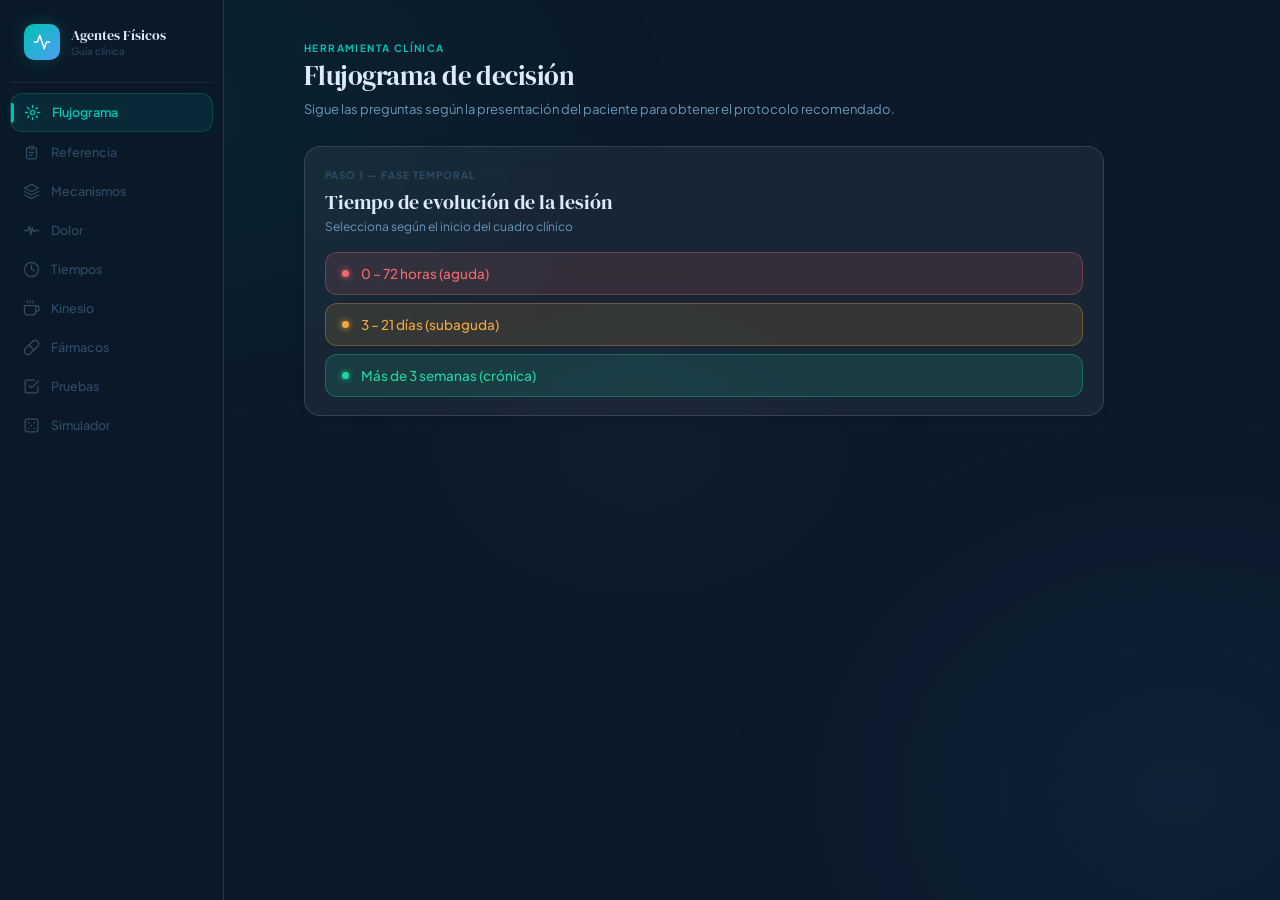
==== commit 397e5c19: "feat(simulador): agregar página, nav y estilos del simulador - Agregar bloque CSS para simulador (.p" ====
--- a/index.html
+++ b/index.html
@@ -813,6 +813,19 @@
   }
   .modal-overlay.open .modal { transform: translateY(0) scale(1); }
 }
+
+/* ─── SIMULADOR ─── */
+.patient-badges { display: flex; flex-wrap: wrap; gap: 6px; margin: 10px 0 12px; }
+.sim-slider-row { margin-bottom: 18px; }
+.sim-slider-label { display: flex; justify-content: space-between; align-items: baseline; font-size: 12.5px; color: var(--text2); margin-bottom: 6px; }
+.sim-slider-value { font-weight: 700; color: var(--accent2); }
+input.sim-slider { width: 100%; accent-color: var(--accent2); }
+.sim-param-row { display: flex; justify-content: space-between; align-items: center; gap: 10px; padding: 9px 0; border-bottom: 1px solid var(--border); font-size: 12.5px; color: var(--text); flex-wrap: wrap; }
+.sim-param-row:last-of-type { border-bottom: none; }
+.sim-param-range { font-size: 11px; color: var(--text3); white-space: nowrap; }
+.opt-btn.correct { outline: 2px solid var(--green); }
+.opt-btn.incorrect { outline: 2px solid var(--red); }
+.opt-btn.disabled { pointer-events: none; opacity: .85; }
 </style>
 </head>
 <body>
@@ -911,6 +924,14 @@
     <div id="pruebas-result"></div>
   </div>
 
+  <!-- PAGE: SIMULADOR -->
+  <div class="page" id="page-sim">
+    <div class="section-eyebrow">Práctica clínica</div>
+    <div class="section-title">Simulador de agentes físicos</div>
+    <div class="section-sub">Se genera un paciente aleatorio: elige el agente físico indicado y ajusta sus parámetros de dosificación.</div>
+    <div id="sim-content"></div>
+  </div>
+
 </div>
 
 <!-- NAVEGACIÓN (bottom mobile / sidebar desktop) -->
@@ -958,6 +979,10 @@
     <span class="nav-icon"><svg viewBox="0 0 24 24"><path d="M9 11l3 3L22 4"/><path d="M21 12v7a2 2 0 0 1-2 2H5a2 2 0 0 1-2-2V5a2 2 0 0 1 2-2h11"/></svg></span>
     <span class="nav-label">Pruebas</span>
   </div>
+  <div class="nav-item" onclick="showPage('sim',this)">
+    <span class="nav-icon"><svg viewBox="0 0 24 24"><rect x="3" y="3" width="18" height="18" rx="3"/><circle cx="8" cy="8" r="1.2" fill="currentColor" stroke="none"/><circle cx="16" cy="8" r="1.2" fill="currentColor" stroke="none"/><circle cx="8" cy="16" r="1.2" fill="currentColor" stroke="none"/><circle cx="16" cy="16" r="1.2" fill="currentColor" stroke="none"/><circle cx="12" cy="12" r="1.2" fill="currentColor" stroke="none"/></svg></span>
+    <span class="nav-label">Simulador</span>
+  </div>
 </nav>
 
 <!-- MODAL -->
@@ -977,6 +1002,7 @@
 <script src="js/farmacologia.js?v=2"></script>
 <script src="js/dolor.js?v=2"></script>
 <script src="js/pruebas.js?v=2"></script>
+<script src="js/simulador.js?v=1"></script>
 <script src="js/app.js?v=2"></script>
 </body>
 </html>
